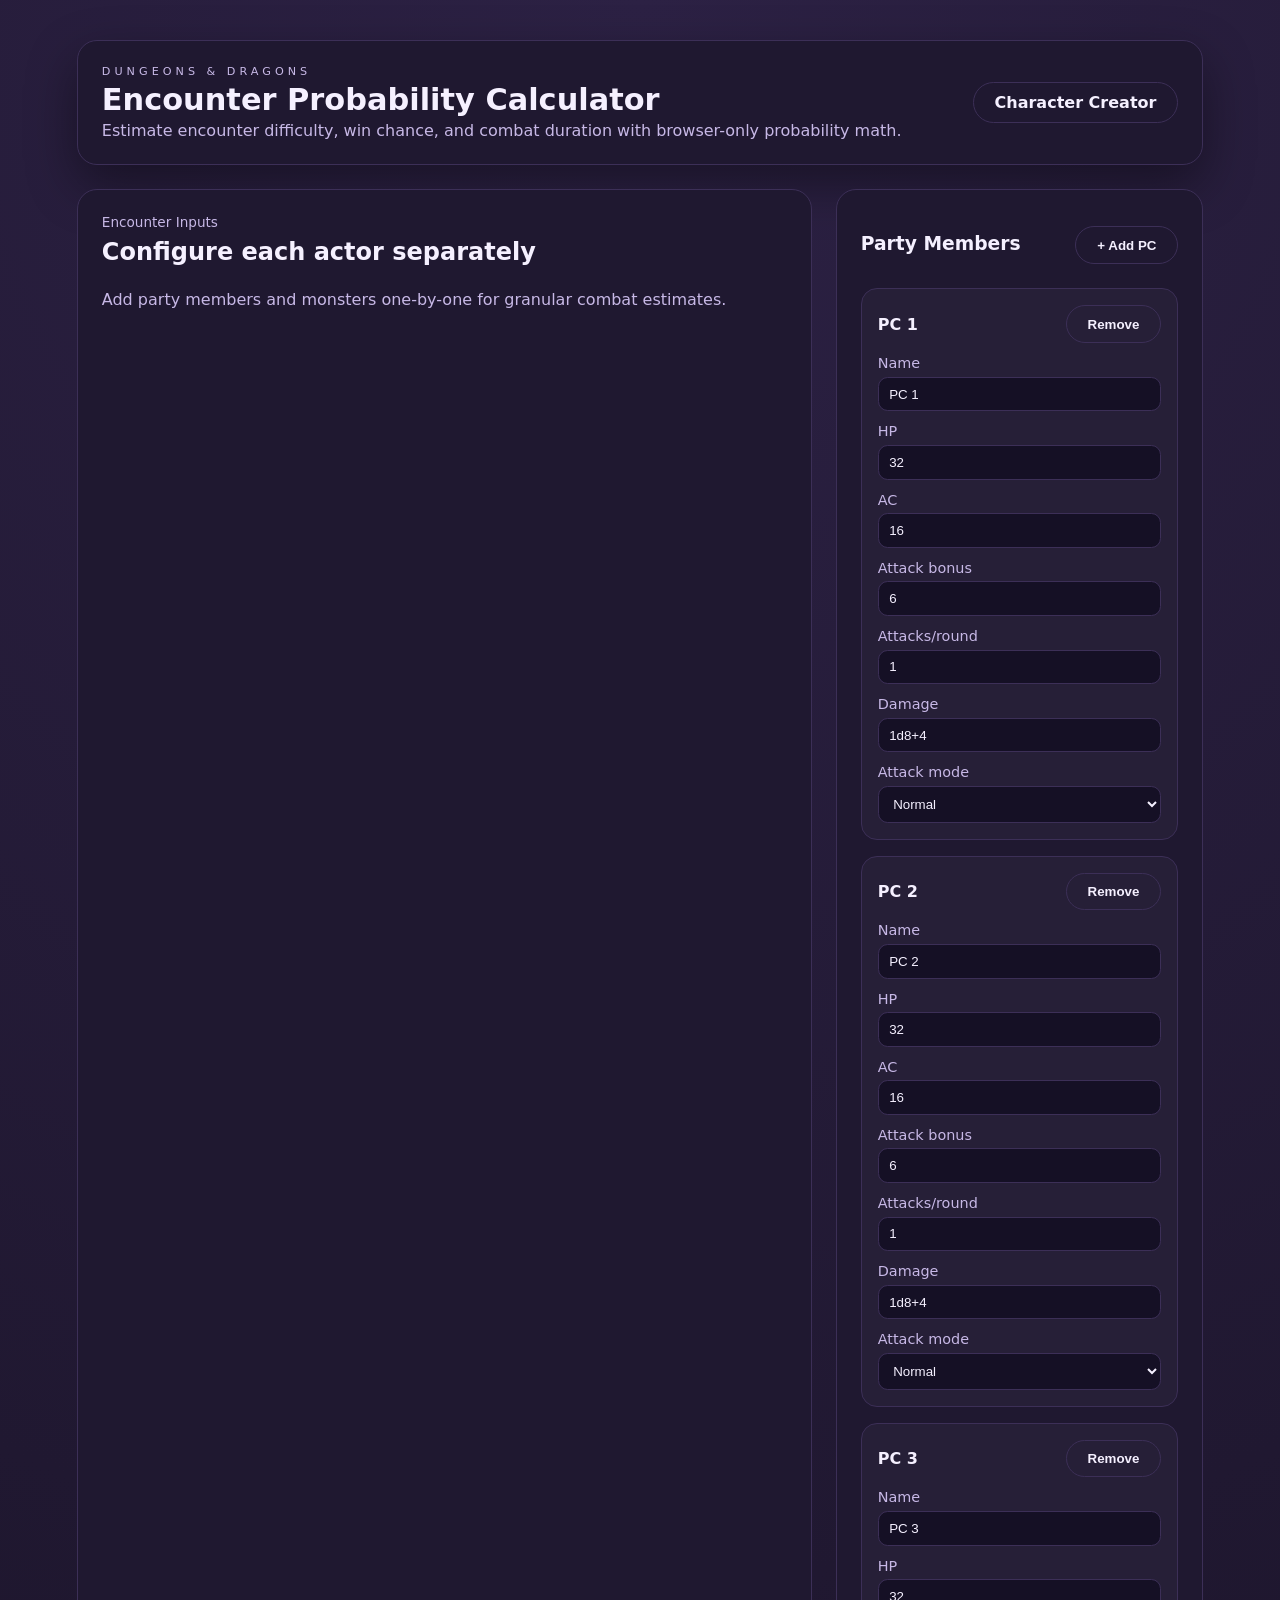
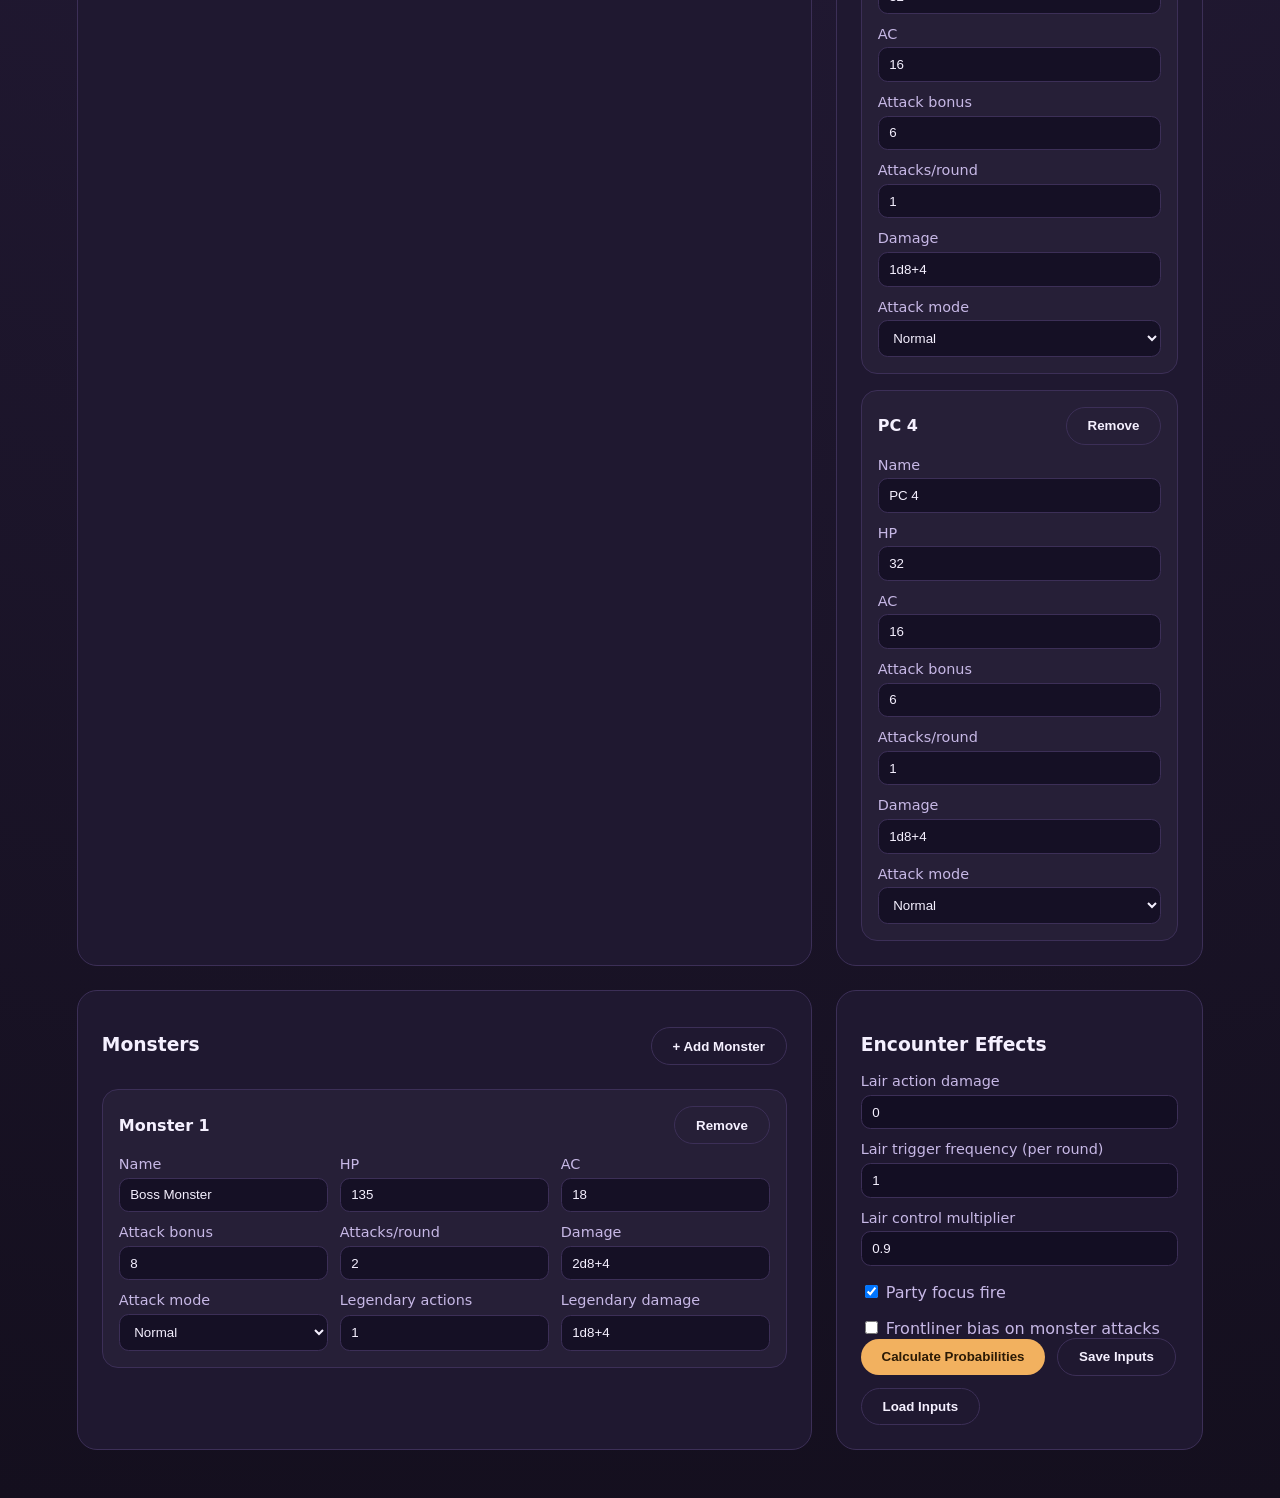
==== encounter.html @ 46437d86 "Split encounter calculator into standalone page with per-actor inputs" ====
<!DOCTYPE html>
<html lang="en">
  <head>
    <meta charset="UTF-8" />
    <meta name="viewport" content="width=device-width, initial-scale=1" />
    <title>D&D Encounter Probability Calculator</title>
    <link rel="stylesheet" href="styles.css" />
  </head>
  <body>
    <div class="page">
      <header class="site-header">
        <div>
          <p class="eyebrow">Dungeons &amp; Dragons</p>
          <h1>Encounter Probability Calculator</h1>
          <p class="subtitle">Estimate encounter difficulty, win chance, and combat duration with browser-only probability math.</p>
        </div>
        <div class="header-actions">
          <a class="ghost-button nav-link" href="index.html">Character Creator</a>
        </div>
      </header>

      <main>
        <section class="question-card">
          <p class="question-label">Encounter Inputs</p>
          <h2>Configure each actor separately</h2>
          <p class="muted">Add party members and monsters one-by-one for granular combat estimates.</p>
        </section>

        <section class="summary-card">
          <header>
            <h3>Party Members</h3>
            <button class="ghost-button" id="add-party-member" type="button">+ Add PC</button>
          </header>
          <div id="party-list" class="actor-list"></div>
        </section>

        <section class="summary-card">
          <header>
            <h3>Monsters</h3>
            <button class="ghost-button" id="add-monster" type="button">+ Add Monster</button>
          </header>
          <div id="monster-list" class="actor-list"></div>
        </section>

        <section class="summary-card">
          <h3>Encounter Effects</h3>
          <div class="form-grid">
            <label>Lair action damage<input id="lair-damage" type="text" value="0" /></label>
            <label>Lair trigger frequency (per round)<input id="lair-frequency" type="number" min="0" step="0.1" value="1" /></label>
            <label>Lair control multiplier<input id="lair-control" type="number" min="0.4" max="1.2" step="0.05" value="0.9" /></label>
          </div>
          <div class="inline-options">
            <label><input id="focus-fire" type="checkbox" checked /> Party focus fire</label>
            <label><input id="frontliner-bias" type="checkbox" /> Frontliner bias on monster attacks</label>
          </div>
          <div class="copy-actions">
            <button class="primary-button" id="calculate-encounter" type="button">Calculate Probabilities</button>
            <button class="ghost-button" id="save-encounter" type="button">Save Inputs</button>
            <button class="ghost-button" id="load-encounter" type="button">Load Inputs</button>
          </div>
        </section>

        <section class="result-card" id="encounter-result" hidden>
          <h3>Encounter Outcome Estimate</h3>
          <p class="result-text" id="encounter-summary"></p>
          <ul class="summary-list" id="encounter-metrics"></ul>
          <div class="chart-row">
            <div>
              <h4>Party Damage / Round Distribution</h4>
              <div id="party-chart" class="chart"></div>
            </div>
            <div>
              <h4>Monster Damage / Round Distribution</h4>
              <div id="monster-chart" class="chart"></div>
            </div>
          </div>
          <div class="rules-note" id="rules-note"></div>
        </section>
      </main>
    </div>

    <script src="encounter.js"></script>
  </body>
</html>
---- styles.css ----
:root {
  color-scheme: light;
  --bg: #140f1e;
  --surface: #1f1830;
  --surface-alt: #2a2040;
  --border: #3c2f57;
  --text: #f5f0ff;
  --muted: #c7b8e6;
  --accent: #f2b15f;
  --accent-dark: #b56a1d;
  --success: #79f2c0;
  font-family: "Trebuchet MS", "Segoe UI", system-ui, sans-serif;
}

* {
  box-sizing: border-box;
}

body {
  margin: 0;
  background: radial-gradient(circle at top, #2c2144, var(--bg));
  color: var(--text);
  min-height: 100vh;
}

.page {
  display: flex;
  flex-direction: column;
  min-height: 100vh;
  padding: 1.5rem 1.25rem 2rem;
  gap: 1.5rem;
}

.site-header {
  display: flex;
  flex-direction: column;
  gap: 1rem;
  background: var(--surface);
  border: 1px solid var(--border);
  border-radius: 1.25rem;
  padding: 1.5rem;
  box-shadow: 0 20px 50px rgba(0, 0, 0, 0.4);
}

.site-header h1 {
  font-size: 1.9rem;
  margin: 0.25rem 0;
}

.header-actions {
  display: flex;
  gap: 0.75rem;
  align-items: center;
}

.eyebrow {
  text-transform: uppercase;
  letter-spacing: 0.25rem;
  font-size: 0.7rem;
  color: var(--muted);
  margin: 0;
}

.subtitle {
  margin: 0;
  color: var(--muted);
}

main {
  display: flex;
  flex-direction: column;
  gap: 1.5rem;
}

.question-card,
.summary-card,
.result-card {
  background: var(--surface);
  border: 1px solid var(--border);
  border-radius: 1.25rem;
  padding: 1.5rem;
}

.question-label {
  margin: 0;
  color: var(--muted);
  font-size: 0.85rem;
}

.question-card h2 {
  margin: 0.5rem 0 1.5rem;
  font-size: 1.5rem;
}

.question-note {
  margin: -1rem 0 1rem;
  color: var(--muted);
  font-size: 0.85rem;
}

.choice-list {
  display: grid;
  gap: 0.75rem;
}

.choice-button {
  width: 100%;
  text-align: left;
  background: var(--surface-alt);
  border: 1px solid transparent;
  border-radius: 0.9rem;
  padding: 0.9rem 1rem;
  color: var(--text);
  font-size: 1rem;
  cursor: pointer;
  transition: border 0.2s ease, transform 0.2s ease, background 0.2s ease;
}

.choice-button:hover,
.choice-button:focus-visible {
  border-color: var(--accent);
  transform: translateY(-1px);
  outline: none;
}

.choice-button:disabled {
  cursor: not-allowed;
  opacity: 0.55;
  border-color: transparent;
  transform: none;
}

.summary-card header {
  display: flex;
  justify-content: space-between;
  align-items: baseline;
  gap: 1rem;
}

.summary-list {
  list-style: none;
  padding: 0;
  margin: 1rem 0 0;
  display: grid;
  gap: 0.75rem;
}

.summary-item {
  display: flex;
  justify-content: space-between;
  gap: 1rem;
  padding: 0.65rem 0.9rem;
  border-radius: 0.75rem;
  background: rgba(255, 255, 255, 0.05);
}

.summary-item span {
  color: var(--muted);
}

.result-card {
  border-color: rgba(121, 242, 192, 0.4);
  background: linear-gradient(135deg, rgba(121, 242, 192, 0.1), transparent);
}

.result-text {
  margin: 0.75rem 0 1.5rem;
  font-size: 1.05rem;
  color: var(--success);
}

.copy-block {
  display: grid;
  gap: 0.75rem;
  margin-bottom: 1.5rem;
}

.copy-label {
  font-size: 0.95rem;
  color: var(--muted);
}

.copy-text {
  width: 100%;
  border-radius: 0.85rem;
  border: 1px solid var(--border);
  background: rgba(15, 10, 30, 0.7);
  color: var(--text);
  padding: 0.85rem 1rem;
  font-family: "Trebuchet MS", "Segoe UI", system-ui, sans-serif;
  resize: vertical;
}

.copy-actions {
  display: flex;
  align-items: center;
  gap: 0.75rem;
  flex-wrap: wrap;
}

.copy-status {
  color: var(--muted);
  font-size: 0.9rem;
}

.result-actions {
  display: flex;
  gap: 0.75rem;
}

.primary-button,
.ghost-button {
  border-radius: 999px;
  border: none;
  padding: 0.65rem 1.3rem;
  font-weight: 600;
  cursor: pointer;
}

.primary-button {
  background: var(--accent);
  color: #2b1a05;
}

.ghost-button {
  background: transparent;
  border: 1px solid var(--border);
  color: var(--text);
}

.muted {
  color: var(--muted);
  margin: 0.15rem 0 0;
}

.site-footer {
  text-align: center;
  color: var(--muted);
  font-size: 0.85rem;
}

@media (min-width: 768px) {
  .page {
    padding: 2.5rem 6vw 3rem;
  }

  main {
    display: grid;
    grid-template-columns: repeat(2, minmax(0, 1fr));
  }

  .question-card {
    grid-column: span 2;
  }

  .site-header {
    flex-direction: row;
    align-items: center;
    justify-content: space-between;
  }
}

@media (min-width: 1024px) {
  main {
    grid-template-columns: 2fr 1fr;
  }

  .question-card {
    grid-column: span 1;
  }
}

.page-nav {
  display: flex;
  gap: 0.75rem;
  flex-wrap: wrap;
}

.creator-page,
.encounter-page {
  display: grid;
  gap: 1.5rem;
}

.form-grid {
  display: grid;
  grid-template-columns: repeat(auto-fit, minmax(180px, 1fr));
  gap: 0.75rem;
}

.form-grid label {
  display: grid;
  gap: 0.35rem;
  font-size: 0.9rem;
  color: var(--muted);
}

.form-grid input,
.form-grid select {
  border-radius: 0.6rem;
  border: 1px solid var(--border);
  background: rgba(15, 10, 30, 0.7);
  color: var(--text);
  padding: 0.55rem 0.65rem;
}

.inline-options {
  margin-top: 1rem;
  display: flex;
  flex-wrap: wrap;
  gap: 1rem;
  color: var(--muted);
}

.chart-row {
  margin-top: 1rem;
  display: grid;
  gap: 1rem;
  grid-template-columns: repeat(auto-fit, minmax(240px, 1fr));
}

.chart {
  display: grid;
  gap: 0.3rem;
}

.chart-bar {
  height: 0.65rem;
  border-radius: 999px;
  background: linear-gradient(90deg, var(--accent), #f7dc6b);
}

.chart-label {
  font-size: 0.75rem;
  color: var(--muted);
  display: flex;
  justify-content: space-between;
}

.rules-note {
  margin-top: 1rem;
  font-size: 0.9rem;
  color: var(--muted);
  line-height: 1.4;
}

.nav-link {
  display: inline-flex;
  align-items: center;
  text-decoration: none;
}

.actor-list {
  display: grid;
  gap: 1rem;
  margin-top: 1rem;
}

.actor-card {
  border: 1px solid var(--border);
  border-radius: 1rem;
  padding: 1rem;
  background: rgba(255, 255, 255, 0.03);
}

.actor-card-header {
  display: flex;
  justify-content: space-between;
  align-items: center;
  margin-bottom: 0.75rem;
}

.actor-card-header h4 {
  margin: 0;
}
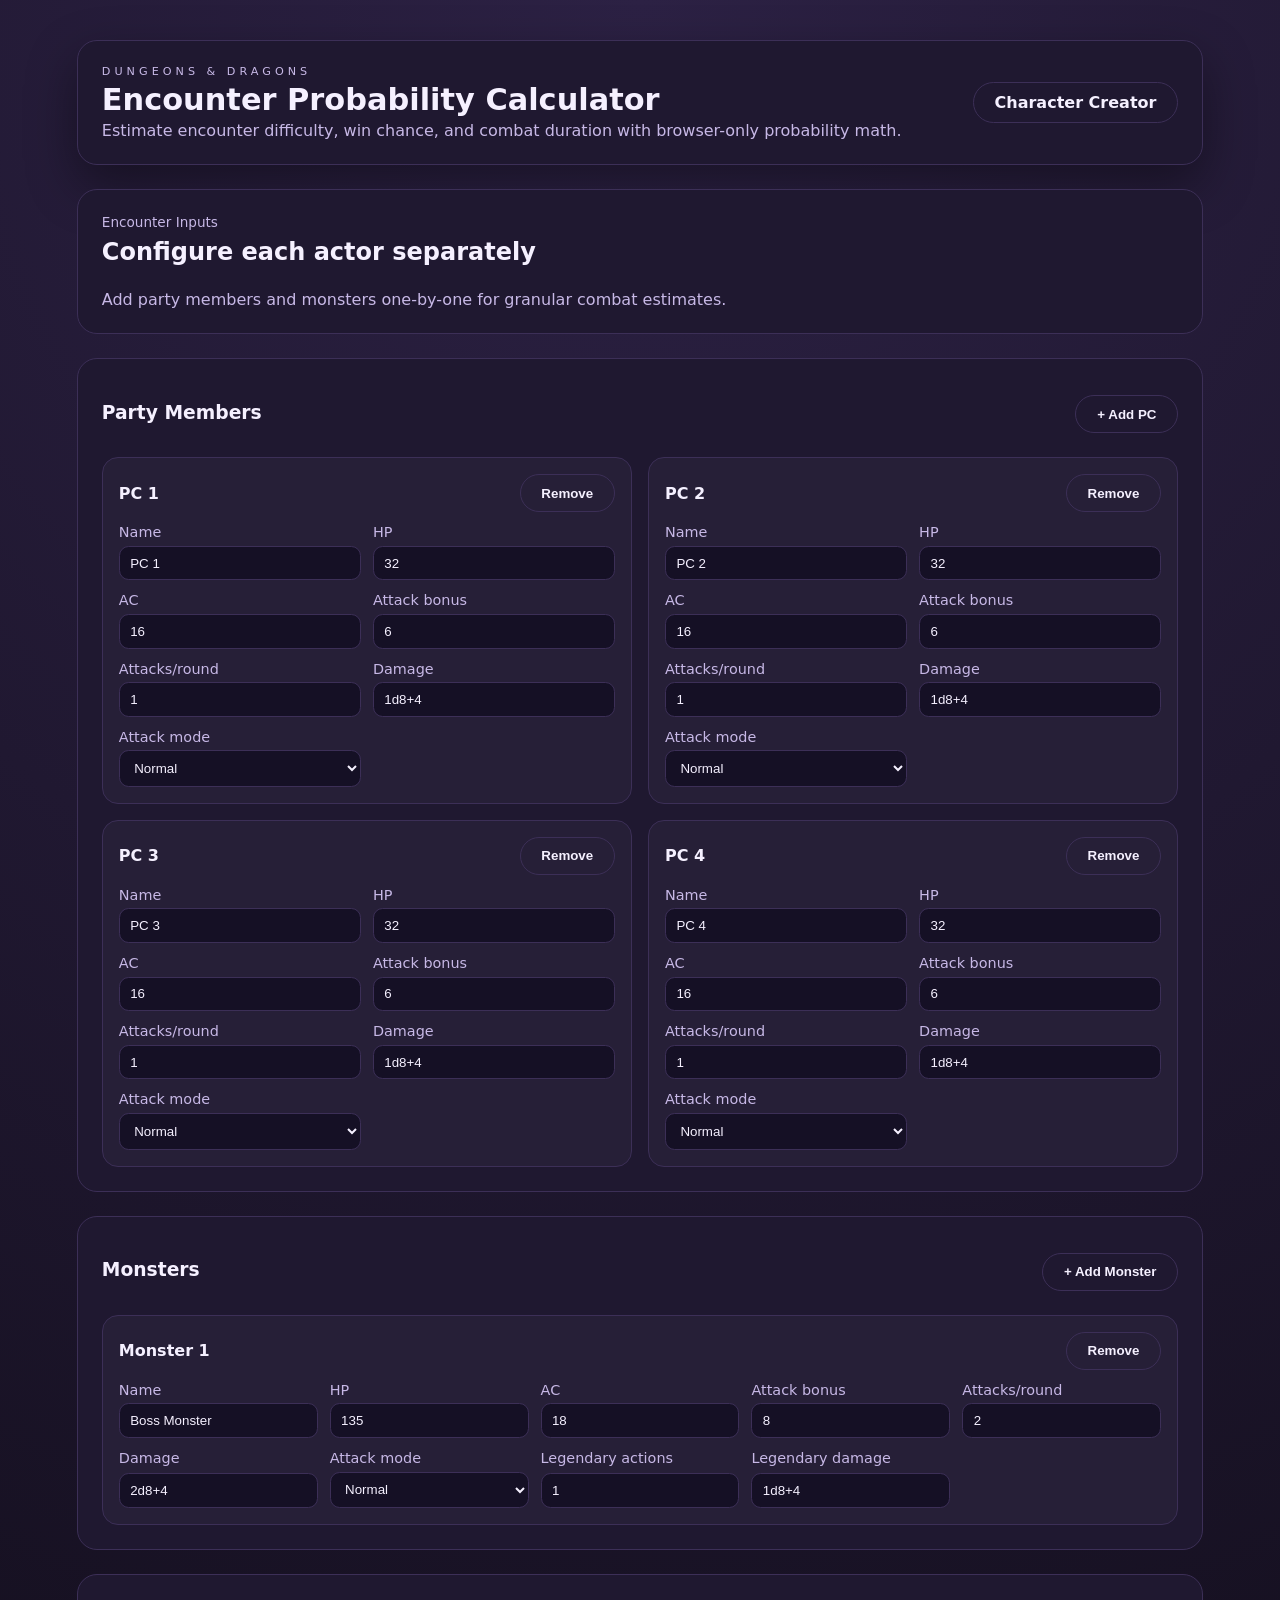
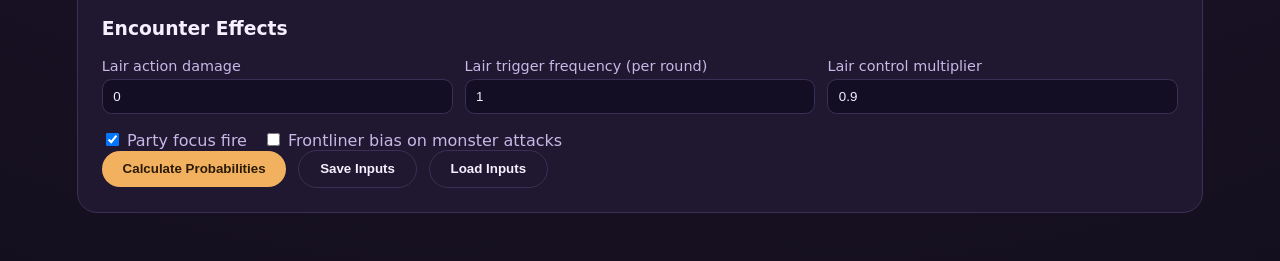
==== commit 7e43011a: "Fix encounter actor card layout to use left-aligned responsive columns" ====
--- a/encounter.html
+++ b/encounter.html
@@ -19,7 +19,7 @@
         </div>
       </header>
 
-      <main>
+      <main class="encounter-main">
         <section class="question-card">
           <p class="question-label">Encounter Inputs</p>
           <h2>Configure each actor separately</h2>
--- a/styles.css
+++ b/styles.css
@@ -373,3 +373,28 @@
 .actor-card-header h4 {
   margin: 0;
 }
+
+/* Encounter page layout overrides */
+.encounter-main {
+  display: grid;
+  grid-template-columns: 1fr;
+  gap: 1.5rem;
+  align-content: start;
+}
+
+.encounter-main > .question-card,
+.encounter-main > .summary-card,
+.encounter-main > .result-card {
+  grid-column: 1 / -1;
+}
+
+.actor-list {
+  grid-template-columns: repeat(auto-fit, minmax(320px, 1fr));
+  align-items: start;
+}
+
+@media (min-width: 1200px) {
+  .actor-list {
+    grid-template-columns: repeat(auto-fit, minmax(360px, 1fr));
+  }
+}
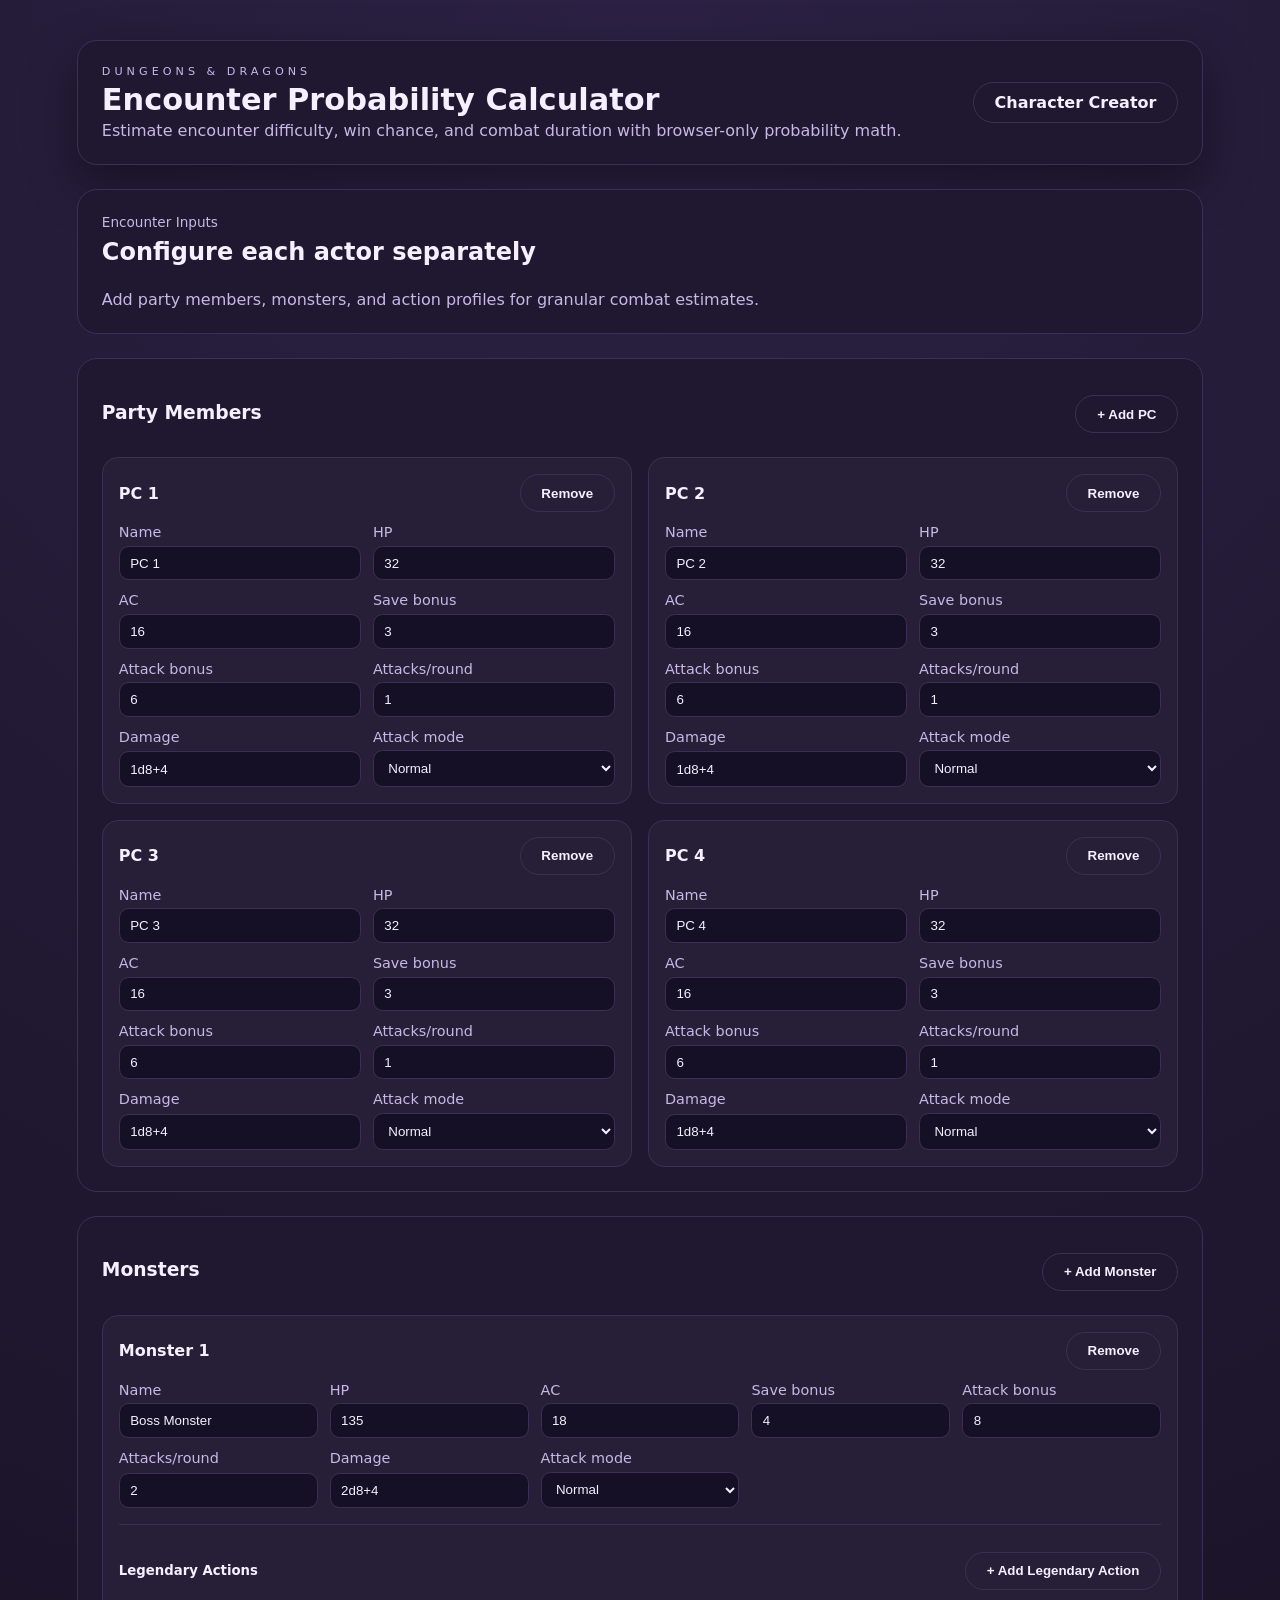
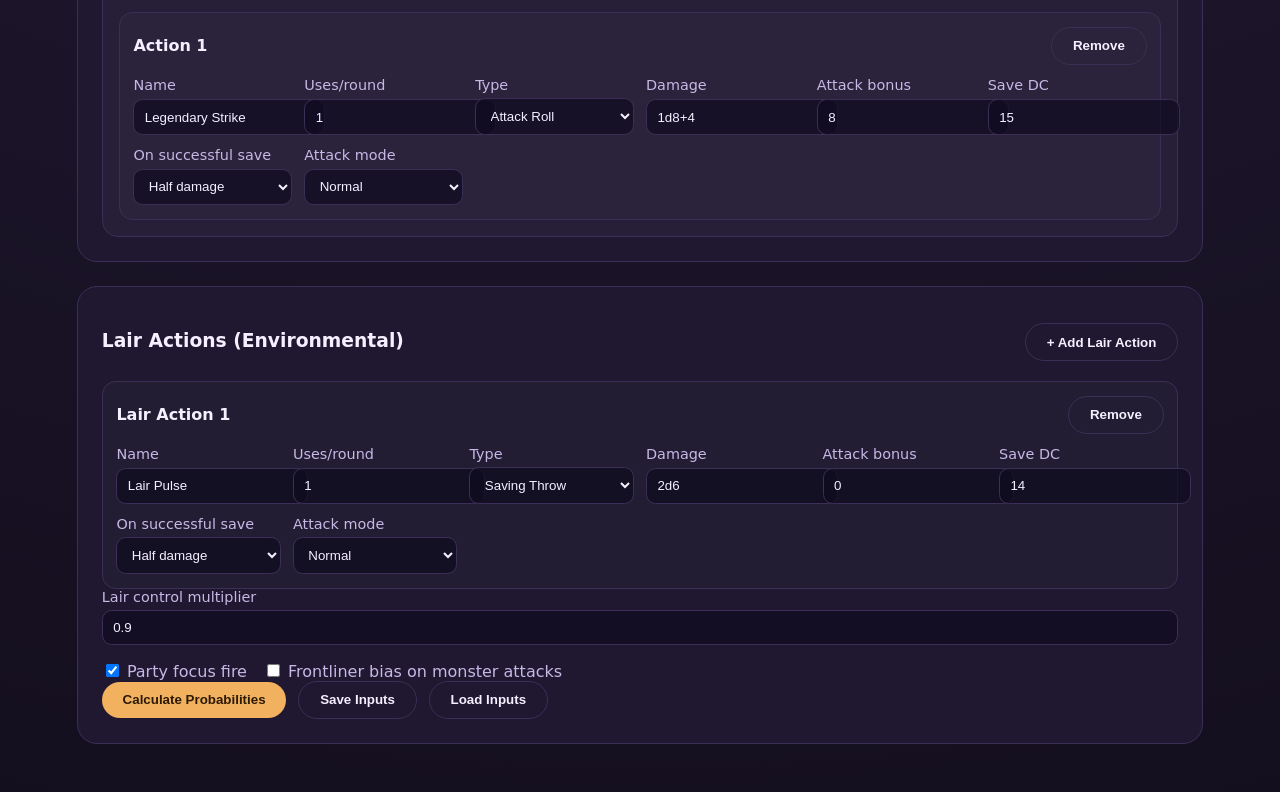
==== commit 6d349bb1: "Add per-monster legendary action configs with save handling" ====
--- a/encounter.html
+++ b/encounter.html
@@ -23,7 +23,7 @@
         <section class="question-card">
           <p class="question-label">Encounter Inputs</p>
           <h2>Configure each actor separately</h2>
-          <p class="muted">Add party members and monsters one-by-one for granular combat estimates.</p>
+          <p class="muted">Add party members, monsters, and action profiles for granular combat estimates.</p>
         </section>
 
         <section class="summary-card">
@@ -43,10 +43,12 @@
         </section>
 
         <section class="summary-card">
-          <h3>Encounter Effects</h3>
+          <header>
+            <h3>Lair Actions (Environmental)</h3>
+            <button class="ghost-button" id="add-lair-action" type="button">+ Add Lair Action</button>
+          </header>
+          <div id="lair-list" class="mini-action-list"></div>
           <div class="form-grid">
-            <label>Lair action damage<input id="lair-damage" type="text" value="0" /></label>
-            <label>Lair trigger frequency (per round)<input id="lair-frequency" type="number" min="0" step="0.1" value="1" /></label>
             <label>Lair control multiplier<input id="lair-control" type="number" min="0.4" max="1.2" step="0.05" value="0.9" /></label>
           </div>
           <div class="inline-options">
--- a/styles.css
+++ b/styles.css
@@ -398,3 +398,26 @@
     grid-template-columns: repeat(auto-fit, minmax(360px, 1fr));
   }
 }
+
+.mini-actions {
+  margin-top: 1rem;
+  border-top: 1px solid var(--border);
+  padding-top: 1rem;
+}
+
+.mini-action-list {
+  display: grid;
+  gap: 0.85rem;
+  margin-top: 0.75rem;
+}
+
+.mini-action-card {
+  border: 1px solid var(--border);
+  border-radius: 0.85rem;
+  padding: 0.85rem;
+  background: rgba(255, 255, 255, 0.02);
+}
+
+.mini-form-grid {
+  grid-template-columns: repeat(auto-fit, minmax(150px, 1fr));
+}
